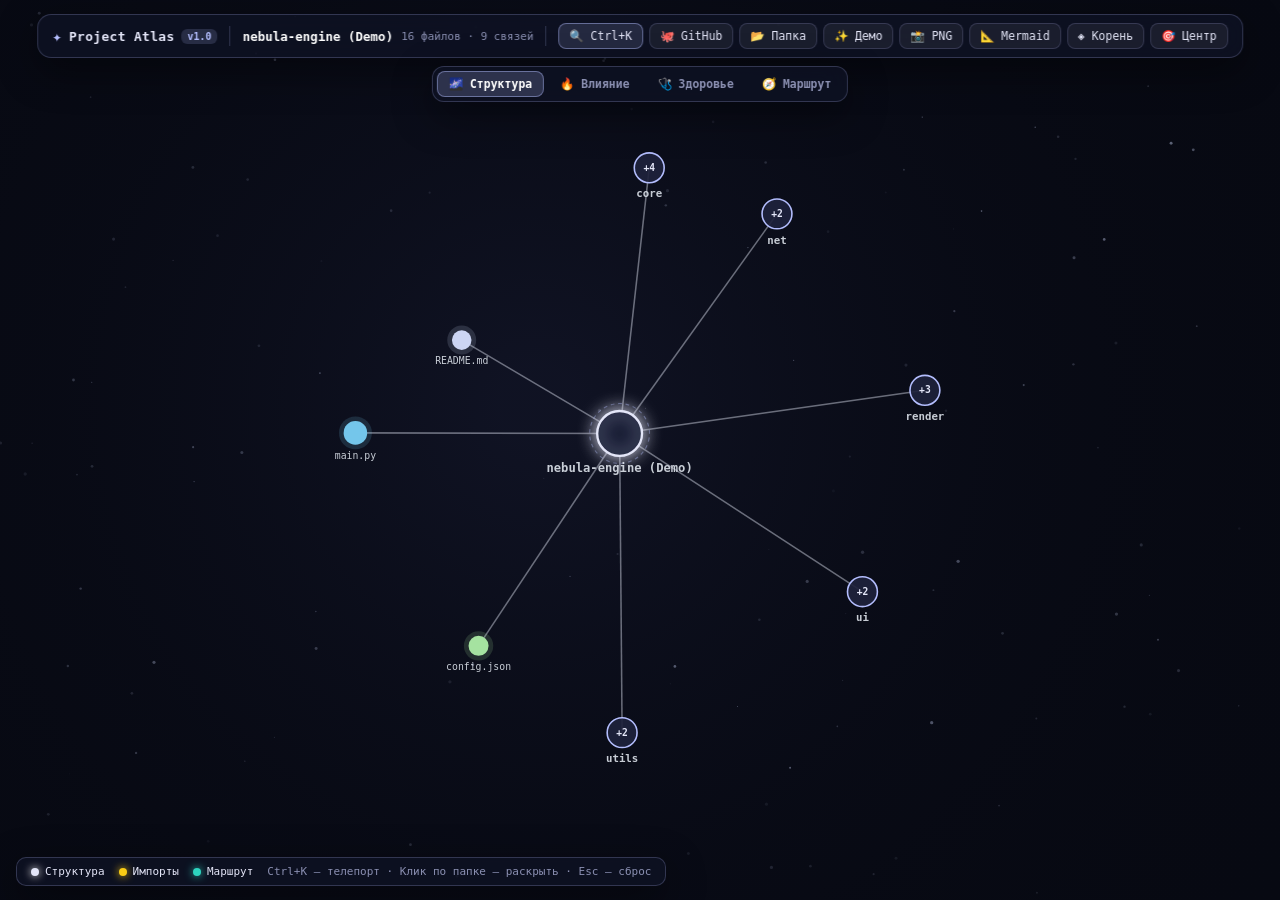
==== index.html @ 4a3ae6e3 "Release Project Atlas v1.0.0" ====
<!DOCTYPE html>
<html lang="ru">
<head>
  <meta charset="UTF-8" />
  <meta name="viewport" content="width=device-width, initial-scale=1.0" />
  <title>Project Atlas — Code Universe</title>
  <link rel="stylesheet" href="styles.css" />
</head>
<body>
  <div id="app">
    <canvas id="cosmos"></canvas>

    <!-- Top Floating HUD -->
    <header class="hud-top glass">
      <div class="brand">
        <span class="brand-star">✦</span>
        <span class="brand-name">Project Atlas</span>
        <span class="badge-alpha">v1.0</span>
      </div>

      <div class="divider"></div>

      <div class="project-meta">
        <span id="project-name" class="project-title">Загрузка...</span>
        <span id="project-stats" class="project-stats"></span>
      </div>

      <div class="divider"></div>

      <div class="hud-actions">
        <button id="btn-search" class="btn btn-accent" title="Поиск и телепорт по файлам (Ctrl+K)">🔍 Ctrl+K</button>
        <button id="btn-github" class="btn" title="Загрузить публичный репозиторий GitHub">🐙 GitHub</button>
        <button id="btn-open-folder" class="btn" title="Открыть локальную папку в браузере">📂 Папка</button>
        <button id="btn-demo" class="btn" title="Открыть встроенный демо-проект">✨ Демо</button>
        <button id="btn-export-png" class="btn" title="Сохранить PNG-снимок вселенной">📸 PNG</button>
        <button id="btn-export-mmd" class="btn" title="Экспортировать граф в Mermaid (.mmd)">📐 Mermaid</button>
        <button id="btn-collapse" class="btn" title="Свернуть все папки до корня">◈ Корень</button>
        <button id="btn-center" class="btn" title="Центрировать камеру">🎯 Центр</button>
      </div>
      <input id="folder-input" type="file" webkitdirectory directory multiple hidden />
    </header>

    <!-- 4 Lenses Switcher Bar -->
    <nav class="lens-bar glass" aria-label="Линзы обзора">
      <button class="lens-btn active" data-lens="structure">🌌 Структура</button>
      <button class="lens-btn" data-lens="blast">🔥 Влияние</button>
      <button class="lens-btn" data-lens="health">🩺 Здоровье</button>
      <button class="lens-btn" data-lens="route">🧭 Маршрут</button>
    </nav>

    <!-- Context Banner (Deps / Blast / Health / Route) -->
    <div id="lens-banner" class="dep-banner glass hidden">
      <span id="lens-banner-text"></span>
      <button id="btn-exit-banner" class="btn btn-gold">✕ Сбросить (Esc)</button>
    </div>

    <!-- Right Glass Inspector Panel -->
    <aside id="inspector" class="inspector glass hidden">
      <div class="inspector-header">
        <div class="file-head">
          <span id="file-dot" class="file-dot"></span>
          <div>
            <h2 id="file-name">file.py</h2>
            <p id="file-path" class="file-path">core/file.py</p>
          </div>
        </div>
        <button id="btn-close-inspector" class="btn-icon" title="Закрыть">✕</button>
      </div>

      <div class="file-chips">
        <span id="chip-lang" class="chip">Python</span>
        <span id="chip-lines" class="chip">0 строк</span>
        <span id="chip-deps" class="chip chip-gold">← 0 · 0 →</span>
      </div>

      <!-- Signature User-Designed Action Button -->
      <button id="btn-show-deps" class="btn-deps">
        ⚡ Показать импорты и зависимости
      </button>

      <div class="tabs">
        <button class="tab active" data-tab="code">Код</button>
        <button class="tab" data-tab="symbols">Символы <span id="sym-count" class="tab-count">0</span></button>
        <button class="tab" data-tab="links">Связи <span id="link-count" class="tab-count">0</span></button>
      </div>

      <div id="tab-code" class="tab-pane active">
        <pre id="code-view" class="code-view"></pre>
      </div>

      <div id="tab-symbols" class="tab-pane">
        <ul id="symbols-list" class="item-list"></ul>
      </div>

      <div id="tab-links" class="tab-pane">
        <div class="links-group">
          <h4>Импортирует (исходящие →)</h4>
          <ul id="links-out" class="item-list"></ul>
        </div>
        <div class="links-group">
          <h4>Используется в (входящие ←)</h4>
          <ul id="links-in" class="item-list"></ul>
        </div>
      </div>
    </aside>

    <!-- Ctrl+K Search Teleport Modal -->
    <div id="modal-search" class="modal-backdrop hidden">
      <div class="modal-card glass">
        <div class="modal-head">
          <span>🔍 Телепорт по вселенной</span>
          <span class="kbd">ESC</span>
        </div>
        <input id="search-input" class="modal-input" type="text" placeholder="Введи имя файла или папки..." autocomplete="off" />
        <ul id="search-results" class="search-list"></ul>
      </div>
    </div>

    <!-- GitHub Repo Loader Modal -->
    <div id="modal-github" class="modal-backdrop hidden">
      <div class="modal-card glass">
        <div class="modal-head">
          <span>🐙 Загрузить репозиторий GitHub</span>
          <button id="btn-close-gh" class="btn-icon">✕</button>
        </div>
        <input id="gh-input" class="modal-input" type="text" placeholder="owner/repo или https://github.com/owner/repo" />
        <div class="gh-presets">
          <span class="project-stats">Примеры:</span>
          <button class="chip chip-btn" data-repo="Goblin-Inc/Gob-Inc-shell">Gob-Inc-shell</button>
          <button class="chip chip-btn" data-repo="Goblin-Inc/SecretScan">SecretScan</button>
          <button class="chip chip-btn" data-repo="pallets/flask">pallets/flask</button>
        </div>
        <div id="gh-status" class="gh-status"></div>
        <button id="btn-gh-load" class="btn-deps">🚀 Загрузить в космос</button>
      </div>
    </div>

    <!-- Bottom Legend & Hints -->
    <footer class="hud-bottom glass">
      <span class="legend-item"><i class="dot dot-white"></i>Структура</span>
      <span class="legend-item"><i class="dot dot-gold"></i>Импорты</span>
      <span class="legend-item"><i class="dot dot-teal"></i>Маршрут</span>
      <span class="hint">Ctrl+K — телепорт · Клик по папке — раскрыть · Esc — сброс</span>
    </footer>
  </div>

  <script type="module" src="src/app.js"></script>
</body>
</html>
---- styles.css ----
:root {
  --bg: #070912;
  --glass: rgba(15, 19, 36, 0.78);
  --border: rgba(180, 190, 254, 0.22);
  --text: #e4e6f8;
  --muted: #8b90b2;
  --accent: #b4befe;
  --gold: #facc15;
  --gold-bg: rgba(250, 204, 21, 0.14);
}

* {
  box-sizing: border-box;
  margin: 0;
  padding: 0;
}

html, body, #app {
  width: 100%;
  height: 100%;
  overflow: hidden;
  background: var(--bg);
  color: var(--text);
  font-family: "JetBrainsMono Nerd Font", ui-monospace, SFMono-Regular, Menlo, monospace;
}

#cosmos {
  position: absolute;
  inset: 0;
  width: 100%;
  height: 100%;
  display: block;
}

.glass {
  background: var(--glass);
  backdrop-filter: blur(16px);
  -webkit-backdrop-filter: blur(16px);
  border: 1px solid var(--border);
  box-shadow: 0 12px 40px rgba(0, 0, 0, 0.45);
}

.hidden {
  display: none !important;
}

/* Top Floating HUD */
.hud-top {
  position: fixed;
  top: 14px;
  left: 50%;
  transform: translateX(-50%);
  z-index: 20;
  display: flex;
  align-items: center;
  gap: 12px;
  padding: 8px 14px;
  border-radius: 14px;
  max-width: calc(100vw - 28px);
}

.brand {
  display: flex;
  align-items: center;
  gap: 7px;
  white-space: nowrap;
}

.brand-star {
  color: var(--accent);
  font-size: 16px;
}

.brand-name {
  font-weight: 700;
  font-size: 13px;
  letter-spacing: 0.3px;
}

.badge-alpha {
  font-size: 10px;
  padding: 2px 6px;
  border-radius: 6px;
  background: rgba(180, 190, 254, 0.16);
  color: var(--accent);
  font-weight: 600;
}

.divider {
  width: 1px;
  height: 20px;
  background: var(--border);
}

.project-meta {
  display: flex;
  align-items: center;
  gap: 8px;
  white-space: nowrap;
}

.project-title {
  font-size: 12.5px;
  font-weight: 600;
  color: #ffffff;
}

.project-stats {
  font-size: 11px;
  color: var(--muted);
}

.hud-actions {
  display: flex;
  gap: 6px;
}

.btn {
  background: rgba(255, 255, 255, 0.06);
  color: var(--text);
  border: 1px solid rgba(180, 190, 254, 0.18);
  border-radius: 8px;
  padding: 5px 10px;
  font-family: inherit;
  font-size: 11.5px;
  cursor: pointer;
  transition: all 0.16s ease;
  white-space: nowrap;
}

.btn:hover {
  background: rgba(180, 190, 254, 0.18);
  border-color: var(--accent);
  color: #fff;
}

.btn-gold {
  background: var(--gold-bg);
  border-color: rgba(250, 204, 21, 0.55);
  color: #fef08a;
}

.btn-gold:hover {
  background: rgba(250, 204, 21, 0.28);
}

.btn-accent {
  background: rgba(180, 190, 254, 0.14);
  border-color: rgba(180, 190, 254, 0.45);
  color: #e4e6f8;
}

/* 4 Lenses Switcher Bar */
.lens-bar {
  position: fixed;
  top: 66px;
  left: 50%;
  transform: translateX(-50%);
  z-index: 20;
  display: flex;
  gap: 4px;
  padding: 4px;
  border-radius: 12px;
}

.lens-btn {
  background: transparent;
  border: 1px solid transparent;
  color: var(--muted);
  font-family: inherit;
  font-size: 11.5px;
  font-weight: 600;
  padding: 5px 11px;
  border-radius: 8px;
  cursor: pointer;
  transition: all 0.16s ease;
  white-space: nowrap;
}

.lens-btn:hover {
  color: #fff;
  background: rgba(255, 255, 255, 0.06);
}

.lens-btn.active {
  background: rgba(180, 190, 254, 0.2);
  border-color: rgba(180, 190, 254, 0.45);
  color: #fff;
}

/* Context Banner */
.dep-banner {
  position: fixed;
  top: 114px;
  left: 50%;
  transform: translateX(-50%);
  z-index: 20;
  display: flex;
  align-items: center;
  gap: 12px;
  padding: 7px 14px;
  border-radius: 12px;
  border-color: rgba(250, 204, 21, 0.5);
  font-size: 12px;
  color: #fef08a;
  max-width: calc(100vw - 40px);
}

/* Modals (Ctrl+K & GitHub) */
.modal-backdrop {
  position: fixed;
  inset: 0;
  z-index: 40;
  background: rgba(4, 6, 14, 0.62);
  backdrop-filter: blur(4px);
  display: flex;
  align-items: flex-start;
  justify-content: center;
  padding-top: 110px;
}

.modal-card {
  width: 520px;
  max-width: calc(100vw - 32px);
  border-radius: 16px;
  padding: 16px;
  display: flex;
  flex-direction: column;
  gap: 12px;
}

.modal-head {
  display: flex;
  justify-content: space-between;
  align-items: center;
  font-size: 13px;
  font-weight: 700;
  color: var(--accent);
}

.kbd {
  font-size: 10px;
  padding: 2px 6px;
  border-radius: 5px;
  background: rgba(255, 255, 255, 0.08);
  color: var(--muted);
}

.modal-input {
  width: 100%;
  background: rgba(7, 9, 18, 0.85);
  border: 1px solid var(--border);
  border-radius: 10px;
  padding: 10px 12px;
  color: #fff;
  font-family: inherit;
  font-size: 13px;
  outline: none;
}

.modal-input:focus {
  border-color: var(--accent);
  box-shadow: 0 0 0 2px rgba(180, 190, 254, 0.18);
}

.search-list {
  list-style: none;
  max-height: 320px;
  overflow: auto;
  display: flex;
  flex-direction: column;
  gap: 4px;
}

.search-row {
  display: flex;
  justify-content: space-between;
  align-items: center;
  padding: 8px 10px;
  border-radius: 8px;
  cursor: pointer;
  font-size: 12px;
  background: rgba(255, 255, 255, 0.03);
}

.search-row:hover,
.search-row.selected {
  background: rgba(180, 190, 254, 0.2);
  color: #fff;
}

.gh-presets {
  display: flex;
  align-items: center;
  flex-wrap: wrap;
  gap: 6px;
}

.chip-btn {
  border: 1px solid var(--border);
  cursor: pointer;
  font-family: inherit;
}

.chip-btn:hover {
  border-color: var(--accent);
  background: rgba(180, 190, 254, 0.16);
}

.gh-status {
  font-size: 11.5px;
  color: var(--muted);
  min-height: 16px;
}

.dot-teal { background: #2dd4bf; box-shadow: 0 0 8px #2dd4bf; }

/* Right Glass Inspector */
.inspector {
  position: fixed;
  top: 70px;
  right: 16px;
  bottom: 58px;
  width: 440px;
  max-width: calc(100vw - 32px);
  z-index: 25;
  border-radius: 16px;
  display: flex;
  flex-direction: column;
  padding: 16px;
  gap: 12px;
  animation: slideIn 0.2s ease-out;
}

@keyframes slideIn {
  from { opacity: 0; transform: translateX(18px); }
  to   { opacity: 1; transform: translateX(0); }
}

.inspector-header {
  display: flex;
  justify-content: space-between;
  align-items: flex-start;
  gap: 10px;
}

.file-head {
  display: flex;
  align-items: center;
  gap: 10px;
  min-width: 0;
}

.file-dot {
  width: 12px;
  height: 12px;
  border-radius: 50%;
  flex-shrink: 0;
  box-shadow: 0 0 12px currentColor;
}

.file-head h2 {
  font-size: 15px;
  font-weight: 700;
  color: #fff;
  overflow: hidden;
  text-overflow: ellipsis;
}

.file-path {
  font-size: 11px;
  color: var(--muted);
  word-break: break-all;
}

.btn-icon {
  background: rgba(255, 255, 255, 0.06);
  border: 1px solid var(--border);
  color: var(--muted);
  width: 28px;
  height: 28px;
  border-radius: 8px;
  cursor: pointer;
  flex-shrink: 0;
}

.btn-icon:hover {
  color: #f38ba8;
  border-color: #f38ba8;
}

.file-chips {
  display: flex;
  flex-wrap: wrap;
  gap: 6px;
}

.chip {
  font-size: 11px;
  padding: 3px 8px;
  border-radius: 6px;
  background: rgba(255, 255, 255, 0.06);
  color: var(--text);
}

.chip-gold {
  background: var(--gold-bg);
  color: #fef08a;
  border: 1px solid rgba(250, 204, 21, 0.35);
}

.btn-deps {
  width: 100%;
  padding: 10px 14px;
  border-radius: 10px;
  border: 1px solid rgba(250, 204, 21, 0.55);
  background: linear-gradient(135deg, rgba(250, 204, 21, 0.18), rgba(245, 158, 11, 0.12));
  color: #fef08a;
  font-family: inherit;
  font-size: 12.5px;
  font-weight: 700;
  cursor: pointer;
  transition: all 0.18s ease;
}

.btn-deps:hover {
  background: linear-gradient(135deg, rgba(250, 204, 21, 0.32), rgba(245, 158, 11, 0.22));
  box-shadow: 0 0 18px rgba(250, 204, 21, 0.25);
}

.btn-deps.active {
  background: #facc15;
  color: #11131f;
}

.tabs {
  display: flex;
  gap: 6px;
  border-bottom: 1px solid var(--border);
  padding-bottom: 8px;
}

.tab {
  background: transparent;
  border: none;
  color: var(--muted);
  font-family: inherit;
  font-size: 12px;
  padding: 5px 10px;
  border-radius: 7px;
  cursor: pointer;
}

.tab.active {
  background: rgba(180, 190, 254, 0.16);
  color: var(--accent);
  font-weight: 600;
}

.tab-count {
  font-size: 10px;
  opacity: 0.8;
  margin-left: 3px;
}

.tab-pane {
  display: none;
  flex: 1;
  overflow: auto;
  min-height: 0;
}

.tab-pane.active {
  display: block;
}

/* Code Viewer */
.code-view {
  font-size: 11.5px;
  line-height: 1.55;
  background: rgba(7, 9, 18, 0.72);
  border: 1px solid rgba(180, 190, 254, 0.12);
  border-radius: 10px;
  padding: 10px 0;
  overflow: auto;
  min-height: 100%;
}

.code-line {
  display: flex;
  padding: 0 12px 0 0;
  white-space: pre;
}

.code-line.highlight {
  background: rgba(250, 204, 21, 0.16);
}

.ln {
  user-select: none;
  width: 42px;
  text-align: right;
  padding-right: 12px;
  color: #4f5578;
  flex-shrink: 0;
}

.tok-kw  { color: #cba6f7; }
.tok-str { color: #a6e3a1; }
.tok-num { color: #fab387; }
.tok-com { color: #6c7086; font-style: italic; }

/* Lists (Symbols & Links) */
.item-list {
  list-style: none;
  display: flex;
  flex-direction: column;
  gap: 5px;
}

.item-row {
  display: flex;
  justify-content: space-between;
  align-items: center;
  padding: 7px 10px;
  border-radius: 8px;
  background: rgba(255, 255, 255, 0.04);
  border: 1px solid transparent;
  font-size: 12px;
  cursor: pointer;
  transition: all 0.14s ease;
}

.item-row:hover {
  background: rgba(180, 190, 254, 0.14);
  border-color: rgba(180, 190, 254, 0.35);
}

.sym-kind {
  font-size: 10px;
  padding: 1px 6px;
  border-radius: 5px;
  margin-right: 8px;
  font-weight: 700;
}

.sym-class { background: rgba(250, 179, 135, 0.18); color: #fab387; }
.sym-fn    { background: rgba(137, 180, 250, 0.18); color: #89b4fa; }

.links-group {
  margin-bottom: 14px;
}

.links-group h4 {
  font-size: 11px;
  text-transform: uppercase;
  letter-spacing: 0.5px;
  color: var(--muted);
  margin-bottom: 7px;
}

.empty-note {
  font-size: 11.5px;
  color: var(--muted);
  padding: 6px 2px;
}

/* Bottom Legend */
.hud-bottom {
  position: fixed;
  bottom: 14px;
  left: 16px;
  z-index: 15;
  display: flex;
  align-items: center;
  gap: 14px;
  padding: 7px 14px;
  border-radius: 10px;
  font-size: 11px;
  color: var(--muted);
}

.legend-item {
  display: flex;
  align-items: center;
  gap: 6px;
  color: var(--text);
}

.dot {
  width: 8px;
  height: 8px;
  border-radius: 50%;
  display: inline-block;
}

.dot-white { background: #e4e6f8; box-shadow: 0 0 8px #fff; }
.dot-gold  { background: #facc15; box-shadow: 0 0 8px #facc15; }
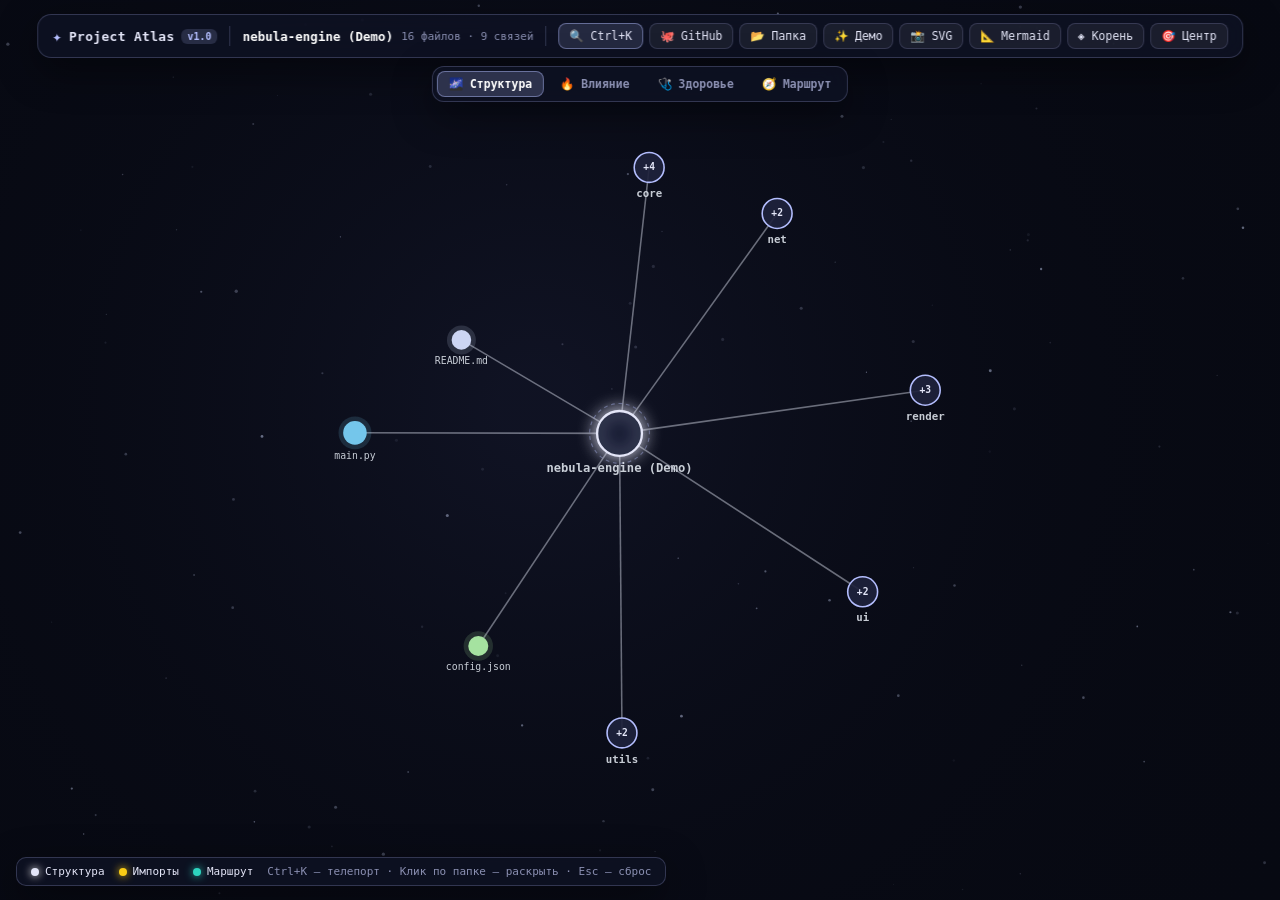
==== commit 1085ef3b: "Switch snapshot export to pure vector SVG (Firefox RFP compatible)" ====
--- a/index.html
+++ b/index.html
@@ -32,7 +32,7 @@
         <button id="btn-github" class="btn" title="Загрузить публичный репозиторий GitHub">🐙 GitHub</button>
         <button id="btn-open-folder" class="btn" title="Открыть локальную папку в браузере">📂 Папка</button>
         <button id="btn-demo" class="btn" title="Открыть встроенный демо-проект">✨ Демо</button>
-        <button id="btn-export-png" class="btn" title="Сохранить PNG-снимок вселенной">📸 PNG</button>
+        <button id="btn-export-svg" class="btn" title="Сохранить векторный SVG-снимок вселенной">📸 SVG</button>
         <button id="btn-export-mmd" class="btn" title="Экспортировать граф в Mermaid (.mmd)">📐 Mermaid</button>
         <button id="btn-collapse" class="btn" title="Свернуть все папки до корня">◈ Корень</button>
         <button id="btn-center" class="btn" title="Центрировать камеру">🎯 Центр</button>
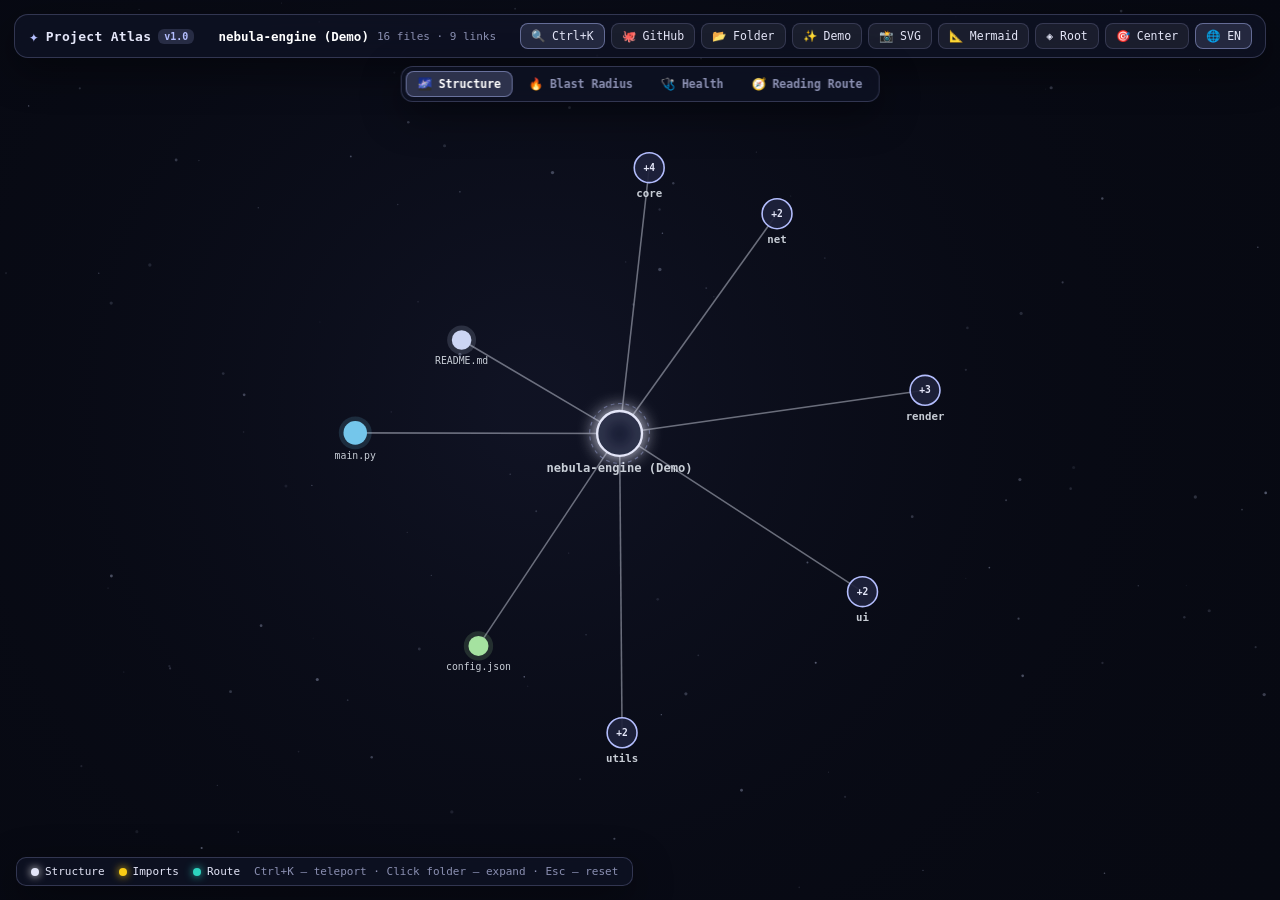
==== commit c9915f59: "Add EN/RU bilingual UI, hero SVG banner, and polished READMEs (v1.0.1)" ====
--- a/index.html
+++ b/index.html
@@ -1,5 +1,5 @@
 <!DOCTYPE html>
-<html lang="ru">
+<html lang="en">
 <head>
   <meta charset="UTF-8" />
   <meta name="viewport" content="width=device-width, initial-scale=1.0" />
@@ -28,14 +28,15 @@
       <div class="divider"></div>
 
       <div class="hud-actions">
-        <button id="btn-search" class="btn btn-accent" title="Поиск и телепорт по файлам (Ctrl+K)">🔍 Ctrl+K</button>
-        <button id="btn-github" class="btn" title="Загрузить публичный репозиторий GitHub">🐙 GitHub</button>
-        <button id="btn-open-folder" class="btn" title="Открыть локальную папку в браузере">📂 Папка</button>
-        <button id="btn-demo" class="btn" title="Открыть встроенный демо-проект">✨ Демо</button>
-        <button id="btn-export-svg" class="btn" title="Сохранить векторный SVG-снимок вселенной">📸 SVG</button>
-        <button id="btn-export-mmd" class="btn" title="Экспортировать граф в Mermaid (.mmd)">📐 Mermaid</button>
-        <button id="btn-collapse" class="btn" title="Свернуть все папки до корня">◈ Корень</button>
-        <button id="btn-center" class="btn" title="Центрировать камеру">🎯 Центр</button>
+        <button id="btn-search" class="btn btn-accent" title="Ctrl+K">🔍 Ctrl+K</button>
+        <button id="btn-github" class="btn">🐙 GitHub</button>
+        <button id="btn-open-folder" class="btn">📂 Folder</button>
+        <button id="btn-demo" class="btn">✨ Demo</button>
+        <button id="btn-export-svg" class="btn">📸 SVG</button>
+        <button id="btn-export-mmd" class="btn">📐 Mermaid</button>
+        <button id="btn-collapse" class="btn">◈ Root</button>
+        <button id="btn-center" class="btn">🎯 Center</button>
+        <button id="btn-lang" class="btn btn-accent" title="Switch language (EN / RU)">🌐 EN</button>
       </div>
       <input id="folder-input" type="file" webkitdirectory directory multiple hidden />
     </header>
@@ -79,9 +80,9 @@
       </button>
 
       <div class="tabs">
-        <button class="tab active" data-tab="code">Код</button>
-        <button class="tab" data-tab="symbols">Символы <span id="sym-count" class="tab-count">0</span></button>
-        <button class="tab" data-tab="links">Связи <span id="link-count" class="tab-count">0</span></button>
+        <button id="tab-btn-code" class="tab active" data-tab="code">Code</button>
+        <button id="tab-btn-symbols" class="tab" data-tab="symbols"><span id="tab-lbl-symbols">Symbols</span> <span id="sym-count" class="tab-count">0</span></button>
+        <button id="tab-btn-links" class="tab" data-tab="links"><span id="tab-lbl-links">Links</span> <span id="link-count" class="tab-count">0</span></button>
       </div>
 
       <div id="tab-code" class="tab-pane active">
@@ -94,11 +95,11 @@
 
       <div id="tab-links" class="tab-pane">
         <div class="links-group">
-          <h4>Импортирует (исходящие →)</h4>
+          <h4 id="links-out-title">Imports (outgoing →)</h4>
           <ul id="links-out" class="item-list"></ul>
         </div>
         <div class="links-group">
-          <h4>Используется в (входящие ←)</h4>
+          <h4 id="links-in-title">Used by (incoming ←)</h4>
           <ul id="links-in" class="item-list"></ul>
         </div>
       </div>
@@ -108,10 +109,10 @@
     <div id="modal-search" class="modal-backdrop hidden">
       <div class="modal-card glass">
         <div class="modal-head">
-          <span>🔍 Телепорт по вселенной</span>
+          <span id="search-modal-title">🔍 Universe Teleport</span>
           <span class="kbd">ESC</span>
         </div>
-        <input id="search-input" class="modal-input" type="text" placeholder="Введи имя файла или папки..." autocomplete="off" />
+        <input id="search-input" class="modal-input" type="text" placeholder="Type a file or folder name..." autocomplete="off" />
         <ul id="search-results" class="search-list"></ul>
       </div>
     </div>
@@ -120,27 +121,27 @@
     <div id="modal-github" class="modal-backdrop hidden">
       <div class="modal-card glass">
         <div class="modal-head">
-          <span>🐙 Загрузить репозиторий GitHub</span>
+          <span id="gh-modal-title">🐙 Load GitHub Repository</span>
           <button id="btn-close-gh" class="btn-icon">✕</button>
         </div>
-        <input id="gh-input" class="modal-input" type="text" placeholder="owner/repo или https://github.com/owner/repo" />
+        <input id="gh-input" class="modal-input" type="text" placeholder="owner/repo or https://github.com/owner/repo" />
         <div class="gh-presets">
-          <span class="project-stats">Примеры:</span>
+          <span id="gh-presets-lbl" class="project-stats">Examples:</span>
           <button class="chip chip-btn" data-repo="Goblin-Inc/Gob-Inc-shell">Gob-Inc-shell</button>
           <button class="chip chip-btn" data-repo="Goblin-Inc/SecretScan">SecretScan</button>
           <button class="chip chip-btn" data-repo="pallets/flask">pallets/flask</button>
         </div>
         <div id="gh-status" class="gh-status"></div>
-        <button id="btn-gh-load" class="btn-deps">🚀 Загрузить в космос</button>
+        <button id="btn-gh-load" class="btn-deps">🚀 Launch into Universe</button>
       </div>
     </div>
 
     <!-- Bottom Legend & Hints -->
     <footer class="hud-bottom glass">
-      <span class="legend-item"><i class="dot dot-white"></i>Структура</span>
-      <span class="legend-item"><i class="dot dot-gold"></i>Импорты</span>
-      <span class="legend-item"><i class="dot dot-teal"></i>Маршрут</span>
-      <span class="hint">Ctrl+K — телепорт · Клик по папке — раскрыть · Esc — сброс</span>
+      <span class="legend-item"><i class="dot dot-white"></i><span id="lbl-legend-struct">Structure</span></span>
+      <span class="legend-item"><i class="dot dot-gold"></i><span id="lbl-legend-deps">Imports</span></span>
+      <span class="legend-item"><i class="dot dot-teal"></i><span id="lbl-legend-route">Route</span></span>
+      <span id="lbl-hint-bottom" class="hint">Ctrl+K — teleport · Click folder — expand · Esc — reset</span>
     </footer>
   </div>
 
